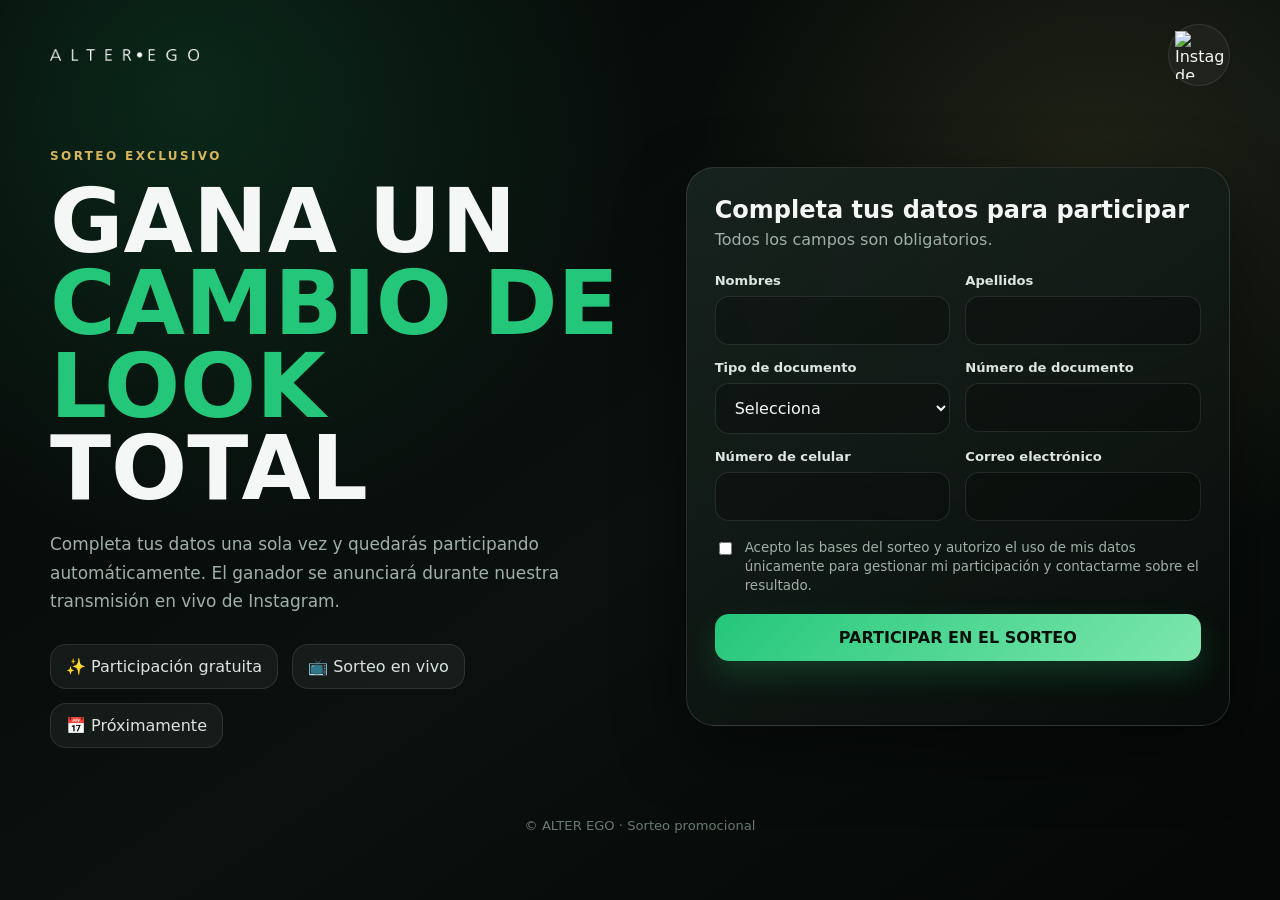
==== index.html @ 415cdf3c "Add files via upload" ====
<!doctype html>
<html lang="es">

<head>
    <meta charset="utf-8">

    <meta
        name="viewport"
        content="width=device-width, initial-scale=1"
    >

    <meta
        name="description"
        content="Participa en el sorteo de un cambio de look total"
    >

    <title>Sorteo | ALTER EGO</title>

    <link
        rel="stylesheet"
        href="css/styles.css"
    >
</head>

<body>

    <header class="shell topbar">

        <div class="brand">

            <img
                src="assets/logo.png"
                alt="Logo ALTER EGO"
                onerror="this.style.display='none'"
            >

        </div>

        <a
            id="instagramLink"
            class="ig-link"
            target="_blank"
            rel="noopener"
            aria-label="Visitar Instagram de ALTER EGO"
            title="Visitar Instagram"
        >

            <img
                src="./archivos/instagram.png"
                alt="Instagram de ALTER EGO"
                class="instagram-logo"
            >

        </a>

    </header>

    <main class="shell hero">

        <section>

            <span class="eyebrow">
                Sorteo exclusivo
            </span>

            <h1>
                GANA UN
                <span>CAMBIO DE LOOK</span>
                TOTAL
            </h1>

            <p class="hero-copy">
                Completa tus datos una sola vez y quedarás participando
                automáticamente. El ganador se anunciará durante nuestra
                transmisión en vivo de Instagram.
            </p>

            <div class="prize">

                <span class="pill">
                    ✨ Participación gratuita
                </span>

                <span class="pill">
                    📺 Sorteo en vivo
                </span>

                <span
                    class="pill"
                    id="drawDatePill"
                >
                    📅 Próximamente
                </span>

            </div>

        </section>

        <section class="glass form-card">

            <h2>
                Completa tus datos para participar
            </h2>

            <p>
                Todos los campos son obligatorios.
            </p>

            <form
                id="registrationForm"
                novalidate
            >

                <div class="grid">

                    <div class="field">

                        <label for="firstName">
                            Nombres
                        </label>

                        <input
                            id="firstName"
                            name="firstName"
                            type="text"
                            maxlength="80"
                            autocomplete="given-name"
                            required
                        >

                    </div>

                    <div class="field">

                        <label for="lastName">
                            Apellidos
                        </label>

                        <input
                            id="lastName"
                            name="lastName"
                            type="text"
                            maxlength="80"
                            autocomplete="family-name"
                            required
                        >

                    </div>

                    <div class="field">

                        <label for="documentType">
                            Tipo de documento
                        </label>

                        <select
                            id="documentType"
                            name="documentType"
                            required
                        >

                            <option value="">
                                Selecciona
                            </option>

                            <option value="DNI">
                                DNI
                            </option>

                            <option value="CE">
                                Carné de extranjería
                            </option>

                            <option value="PASAPORTE">
                                Pasaporte
                            </option>

                        </select>

                    </div>

                    <div class="field">

                        <label for="documentNumber">
                            Número de documento
                        </label>

                        <input
                            id="documentNumber"
                            name="documentNumber"
                            type="text"
                            inputmode="text"
                            maxlength="20"
                            required
                        >

                    </div>

                    <div class="field">

                        <label for="phone">
                            Número de celular
                        </label>

                        <input
                            id="phone"
                            name="phone"
                            type="tel"
                            inputmode="tel"
                            maxlength="20"
                            autocomplete="tel"
                            required
                        >

                    </div>

                    <div class="field">

                        <label for="email">
                            Correo electrónico
                        </label>

                        <input
                            id="email"
                            name="email"
                            type="email"
                            maxlength="160"
                            autocomplete="email"
                            required
                        >

                    </div>

                </div>

                <label class="check">

                    <input
                        id="consent"
                        type="checkbox"
                        required
                    >

                    <span>
                        Acepto las bases del sorteo y autorizo el uso de mis
                        datos únicamente para gestionar mi participación y
                        contactarme sobre el resultado.
                    </span>

                </label>

                <button
                    class="btn btn-primary"
                    id="submitBtn"
                    type="submit"
                >
                    PARTICIPAR EN EL SORTEO
                </button>

                <div
                    id="formMessage"
                    class="form-message"
                    aria-live="polite"
                ></div>

            </form>

        </section>

    </main>

    <footer class="footer">

        ©
        <span id="year"></span>
        ALTER EGO · Sorteo promocional

    </footer>

    <div
        id="modalBackdrop"
        class="modal-backdrop hidden"
        role="dialog"
        aria-modal="true"
        aria-labelledby="modalTitle"
    >

        <div class="glass modal">

            <div
                class="modal-icon"
                id="modalIcon"
            >
                ✓
            </div>

            <h3 id="modalTitle"></h3>

            <p id="modalText"></p>

            <div class="modal-actions">

                <button
                    id="modalClose"
                    class="btn btn-secondary"
                    type="button"
                >
                    Cerrar
                </button>

                <a
                    id="modalInstagram"
                    class="btn btn-primary"
                    target="_blank"
                    rel="noopener"
                >
                    Volver a Instagram
                </a>

            </div>

        </div>

    </div>

    <script
        type="module"
        src="js/register.js"
    ></script>

</body>

</html>
---- css/styles.css ----
:root {
    --bg: #070a09;
    --panel: rgba(18, 28, 24, 0.78);
    --panel2: rgba(10, 16, 14, 0.92);
    --green: #24c77a;
    --green2: #08794a;
    --gold: #d7b55b;
    --text: #f4f7f5;
    --muted: #9fb0a8;
    --danger: #ff5d6c;
    --line: rgba(255, 255, 255, 0.1);
    --shadow: 0 24px 70px rgba(0, 0, 0, 0.48);
}

* {
    box-sizing: border-box;
}

html {
    scroll-behavior: smooth;
}

body {
    margin: 0;
    font-family: Inter, system-ui, -apple-system, Segoe UI, sans-serif;
    background:
        radial-gradient(
            circle at 15% 10%,
            rgba(36, 199, 122, 0.16),
            transparent 34%
        ),
        radial-gradient(
            circle at 85% 20%,
            rgba(215, 181, 91, 0.11),
            transparent 30%
        ),
        linear-gradient(
            145deg,
            #050706,
            #0a110e 55%,
            #050706
        );
    color: var(--text);
    min-height: 100vh;
}

button,
input,
select {
    font: inherit;
}

button {
    cursor: pointer;
}

.hidden {
    display: none !important;
}

.shell {
    width: min(1180px, calc(100% - 30px));
    margin: auto;
}

.topbar {
    display: flex;
    align-items: center;
    justify-content: space-between;
    padding: 24px 0;
}

.brand {
    display: flex;
    align-items: center;
    gap: 12px;
}

.brand img {
    width: 149px;
    height: 54px;
    object-fit: contain;
}

.brand strong {
    letter-spacing: 0.15em;
}

/* Enlace e imagen de Instagram */

.ig-link {
    display: inline-flex;
    align-items: center;
    justify-content: center;
    flex-shrink: 0;
    padding: 6px;
    border: 1px solid var(--line);
    border-radius: 50%;
    background: rgba(255, 255, 255, 0.04);
    color: var(--text);
    text-decoration: none;
    cursor: pointer;
    transition:
        transform 0.25s ease,
        background-color 0.25s ease,
        border-color 0.25s ease;
}

.ig-link:hover {
    transform: translateY(-2px);
    background: rgba(255, 255, 255, 0.08);
    border-color: rgba(36, 199, 122, 0.45);
}

.ig-link:active {
    transform: scale(0.95);
}

.ig-link:focus-visible {
    outline: 2px solid var(--green);
    outline-offset: 4px;
}

.instagram-logo {
    width: 48px;
    height: 48px;
    display: block;
    object-fit: contain;
    transition: transform 0.25s ease;
}

.ig-link:hover .instagram-logo {
    transform: scale(1.08);
}

.hero {
    display: grid;
    grid-template-columns: 1.05fr 0.95fr;
    gap: 34px;
    align-items: center;
    padding: 35px 0 70px;
}

.eyebrow {
    color: var(--gold);
    text-transform: uppercase;
    letter-spacing: 0.2em;
    font-weight: 800;
    font-size: 0.75rem;
}

.hero h1 {
    font-size: clamp(2.8rem, 7vw, 5.8rem);
    line-height: 0.92;
    margin: 16px 0 20px;
}

.hero h1 span {
    color: var(--green);
}

.hero-copy {
    color: var(--muted);
    font-size: 1.06rem;
    max-width: 620px;
    line-height: 1.7;
}

.prize {
    display: flex;
    gap: 14px;
    flex-wrap: wrap;
    margin-top: 28px;
}

.pill {
    border: 1px solid var(--line);
    background: rgba(255, 255, 255, 0.05);
    padding: 12px 15px;
    border-radius: 16px;
    color: #dbe4df;
}

.glass {
    background:
        linear-gradient(
            145deg,
            rgba(25, 37, 32, 0.9),
            rgba(8, 13, 11, 0.78)
        );
    border: 1px solid rgba(255, 255, 255, 0.12);
    box-shadow: var(--shadow);
    backdrop-filter: blur(18px);
    border-radius: 28px;
}

.form-card {
    padding: 28px;
}

.form-card h2 {
    margin: 0 0 6px;
}

.form-card > p {
    margin: 0 0 24px;
    color: var(--muted);
}

.grid {
    display: grid;
    grid-template-columns: 1fr 1fr;
    gap: 15px;
}

.field {
    display: flex;
    flex-direction: column;
    gap: 8px;
}

.field.full {
    grid-column: 1 / -1;
}

.field label {
    font-size: 0.82rem;
    font-weight: 700;
    color: #dce5e0;
}

.field input,
.field select {
    width: 100%;
    border: 1px solid var(--line);
    background: rgba(0, 0, 0, 0.25);
    color: var(--text);
    border-radius: 14px;
    padding: 14px 15px;
    outline: none;
    transition: 0.2s;
}

.field input:focus,
.field select:focus {
    border-color: var(--green);
    box-shadow: 0 0 0 4px rgba(36, 199, 122, 0.12);
}

option {
    background: #101712;
}

.check {
    display: flex;
    gap: 10px;
    align-items: flex-start;
    color: var(--muted);
    font-size: 0.84rem;
    line-height: 1.4;
    margin: 18px 0;
}

.check input {
    accent-color: var(--green);
    margin-top: 3px;
}

.btn {
    border: 0;
    border-radius: 14px;
    padding: 14px 18px;
    font-weight: 800;
    transition: 0.2s;
}

.btn-primary {
    width: 100%;
    color: #04110a;
    background:
        linear-gradient(
            135deg,
            var(--green),
            #7ee7ae
        );
    box-shadow: 0 13px 30px rgba(36, 199, 122, 0.2);
}

.btn-primary:hover {
    transform: translateY(-2px);
}

.btn-secondary {
    color: var(--text);
    background: rgba(255, 255, 255, 0.07);
    border: 1px solid var(--line);
}

.btn-danger {
    color: white;
    background:
        linear-gradient(
            135deg,
            #d43f51,
            var(--danger)
        );
}

.btn:disabled {
    opacity: 0.55;
    cursor: not-allowed;
    transform: none;
}

.form-message {
    min-height: 24px;
    margin-top: 12px;
    text-align: center;
    font-size: 0.9rem;
}

.error {
    color: #ff8e9a;
}

.success {
    color: #7ee7ae;
}

.footer {
    text-align: center;
    color: #687a71;
    padding: 0 0 30px;
    font-size: 0.82rem;
}

.modal-backdrop {
    position: fixed;
    inset: 0;
    background: rgba(0, 0, 0, 0.76);
    display: grid;
    place-items: center;
    padding: 20px;
    z-index: 1000;
}

.modal {
    width: min(470px, 100%);
    padding: 30px;
    text-align: center;
}

.modal-icon {
    width: 70px;
    height: 70px;
    border-radius: 50%;
    display: grid;
    place-items: center;
    margin: 0 auto 18px;
    font-size: 2rem;
    background: rgba(36, 199, 122, 0.14);
    color: var(--green);
    border: 1px solid rgba(36, 199, 122, 0.32);
}

.modal h3 {
    font-size: 1.6rem;
    margin: 0 0 10px;
}

.modal p {
    color: var(--muted);
    line-height: 1.55;
}

.modal-actions {
    display: flex;
    gap: 10px;
    justify-content: center;
    margin-top: 22px;
}

.loader {
    width: 18px;
    height: 18px;
    border: 2px solid rgba(0, 0, 0, 0.25);
    border-top-color: #03140a;
    border-radius: 50%;
    display: inline-block;
    vertical-align: -4px;
    animation: spin 0.7s linear infinite;
}

@keyframes spin {
    to {
        transform: rotate(360deg);
    }
}

/* Admin */

.admin-body {
    background: #070a09;
}

.admin-login {
    min-height: 100vh;
    display: grid;
    place-items: center;
    padding: 20px;
}

.login-card {
    width: min(440px, 100%);
    padding: 34px;
}

.login-card .brand {
    justify-content: center;
    margin-bottom: 24px;
}

.login-card h1 {
    text-align: center;
    margin-bottom: 8px;
}

.login-card > p {
    text-align: center;
    color: var(--muted);
    margin-bottom: 25px;
}

.admin-app {
    min-height: 100vh;
}

.admin-header {
    position: sticky;
    top: 0;
    z-index: 20;
    background: rgba(7, 10, 9, 0.88);
    backdrop-filter: blur(16px);
    border-bottom: 1px solid var(--line);
}

.admin-header-inner {
    width: min(1400px, calc(100% - 30px));
    margin: auto;
    display: flex;
    align-items: center;
    justify-content: space-between;
    padding: 14px 0;
}

.admin-main {
    width: min(1400px, calc(100% - 30px));
    margin: 28px auto 50px;
}

.admin-nav {
    display: flex;
    gap: 8px;
    flex-wrap: wrap;
}

.nav-btn {
    border: 1px solid var(--line);
    background: rgba(255, 255, 255, 0.04);
    color: var(--muted);
    padding: 10px 14px;
    border-radius: 12px;
}

.nav-btn.active {
    background: rgba(36, 199, 122, 0.13);
    color: var(--green);
    border-color: rgba(36, 199, 122, 0.35);
}

.stats {
    display: grid;
    grid-template-columns: repeat(4, 1fr);
    gap: 16px;
    margin-bottom: 25px;
}

.stat {
    padding: 21px;
}

.stat small {
    color: var(--muted);
}

.stat strong {
    display: block;
    font-size: 2rem;
    margin-top: 7px;
}

.section-card {
    padding: 22px;
    margin-bottom: 22px;
}

.section-head {
    display: flex;
    justify-content: space-between;
    align-items: center;
    gap: 15px;
    margin-bottom: 18px;
}

.section-head h2 {
    margin: 0;
}

.toolbar {
    display: flex;
    gap: 10px;
    flex-wrap: wrap;
}

.search {
    min-width: 260px;
    border: 1px solid var(--line);
    background: rgba(0, 0, 0, 0.25);
    color: white;
    padding: 11px 13px;
    border-radius: 12px;
    outline: none;
}

.table-wrap {
    overflow: auto;
    border: 1px solid var(--line);
    border-radius: 16px;
}

table {
    width: 100%;
    border-collapse: collapse;
    min-width: 980px;
}

th,
td {
    text-align: left;
    padding: 13px 14px;
    border-bottom: 1px solid var(--line);
    font-size: 0.88rem;
}

th {
    color: #b8c7bf;
    background: rgba(255, 255, 255, 0.035);
    position: sticky;
    top: 0;
}

td {
    color: #e3ebe7;
}

.badge {
    display: inline-flex;
    padding: 6px 10px;
    border-radius: 999px;
    font-size: 0.75rem;
    font-weight: 800;
}

.badge-green {
    color: #72e8a9;
    background: rgba(36, 199, 122, 0.12);
}

.badge-gold {
    color: #f2d98e;
    background: rgba(215, 181, 91, 0.12);
}

.draw-area {
    text-align: center;
    padding: 25px;
}

.draw-number {
    font-size: clamp(3rem, 10vw, 7rem);
    font-weight: 900;
    color: var(--gold);
    letter-spacing: 0.06em;
    text-shadow: 0 0 45px rgba(215, 181, 91, 0.3);
    min-height: 1.2em;
}

.winner-name {
    font-size: 2rem;
    margin: 10px 0;
    color: var(--green);
}

.winner-data {
    color: var(--muted);
}

.draw-controls {
    display: flex;
    justify-content: center;
    gap: 12px;
    flex-wrap: wrap;
    margin-top: 25px;
}

.countdown {
    font-size: 5rem;
    font-weight: 900;
    color: var(--green);
}

.empty {
    padding: 30px;
    text-align: center;
    color: var(--muted);
}

.confetti {
    position: fixed;
    inset: 0;
    pointer-events: none;
    z-index: 999;
    overflow: hidden;
}

.confetti i {
    position: absolute;
    top: -20px;
    width: 9px;
    height: 18px;
    background: var(--gold);
    animation: fall 2.8s linear forwards;
}

@keyframes fall {
    to {
        transform: translateY(110vh) rotate(720deg);
    }
}

@media (max-width: 900px) {
    .hero {
        grid-template-columns: 1fr;
    }

    .stats {
        grid-template-columns: 1fr 1fr;
    }

    .hero h1 {
        font-size: 3.8rem;
    }

    .admin-header-inner {
        align-items: flex-start;
        gap: 12px;
        flex-direction: column;
    }
}

@media (max-width: 620px) {
    .grid {
        grid-template-columns: 1fr;
    }

    .field.full {
        grid-column: auto;
    }

    .topbar {
        align-items: flex-start;
    }

    .brand strong {
        font-size: 0.82rem;
    }

    .instagram-logo {
        width: 40px;
        height: 40px;
    }

    .hero {
        padding-top: 10px;
    }

    .hero h1 {
        font-size: 3rem;
    }

    .form-card {
        padding: 20px;
    }

    .stats {
        grid-template-columns: 1fr;
    }

    .section-head {
        align-items: flex-start;
        flex-direction: column;
    }

    .search {
        min-width: 100%;
        width: 100%;
    }

    .modal-actions {
        flex-direction: column;
    }

    .modal-actions .btn {
        width: 100%;
    }
}
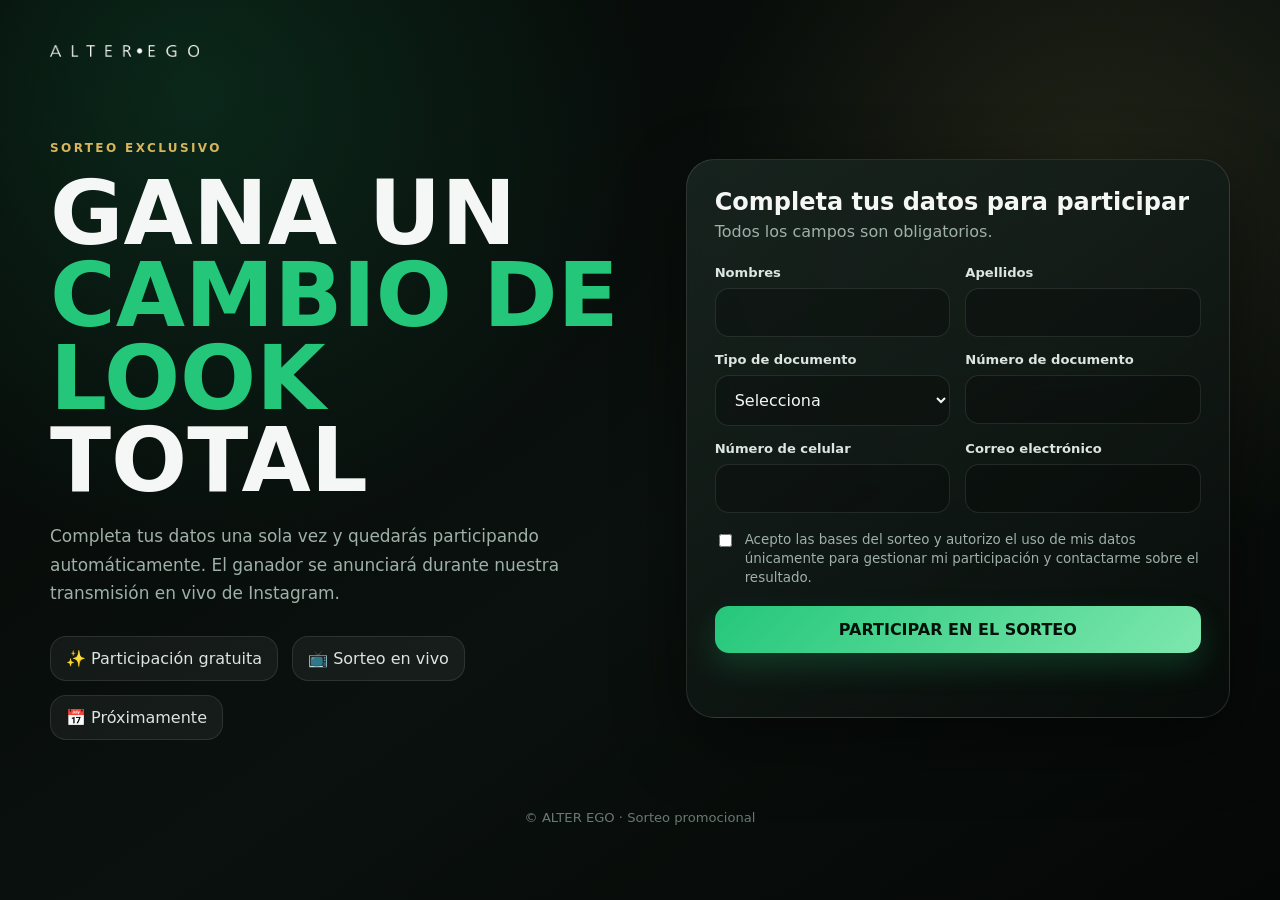
==== commit 0277b417: "Update index.html" ====
--- a/index.html
+++ b/index.html
@@ -35,22 +35,6 @@
             >
 
         </div>
-
-        <a
-            id="instagramLink"
-            class="ig-link"
-            target="_blank"
-            rel="noopener"
-            aria-label="Visitar Instagram de ALTER EGO"
-            title="Visitar Instagram"
-        >
-
-            <img
-                src="./archivos/instagram.png"
-                alt="Instagram de ALTER EGO"
-                class="instagram-logo"
-            >
-
         </a>
 
     </header>
@@ -330,4 +314,4 @@
 
 </body>
 
-</html>+</html>
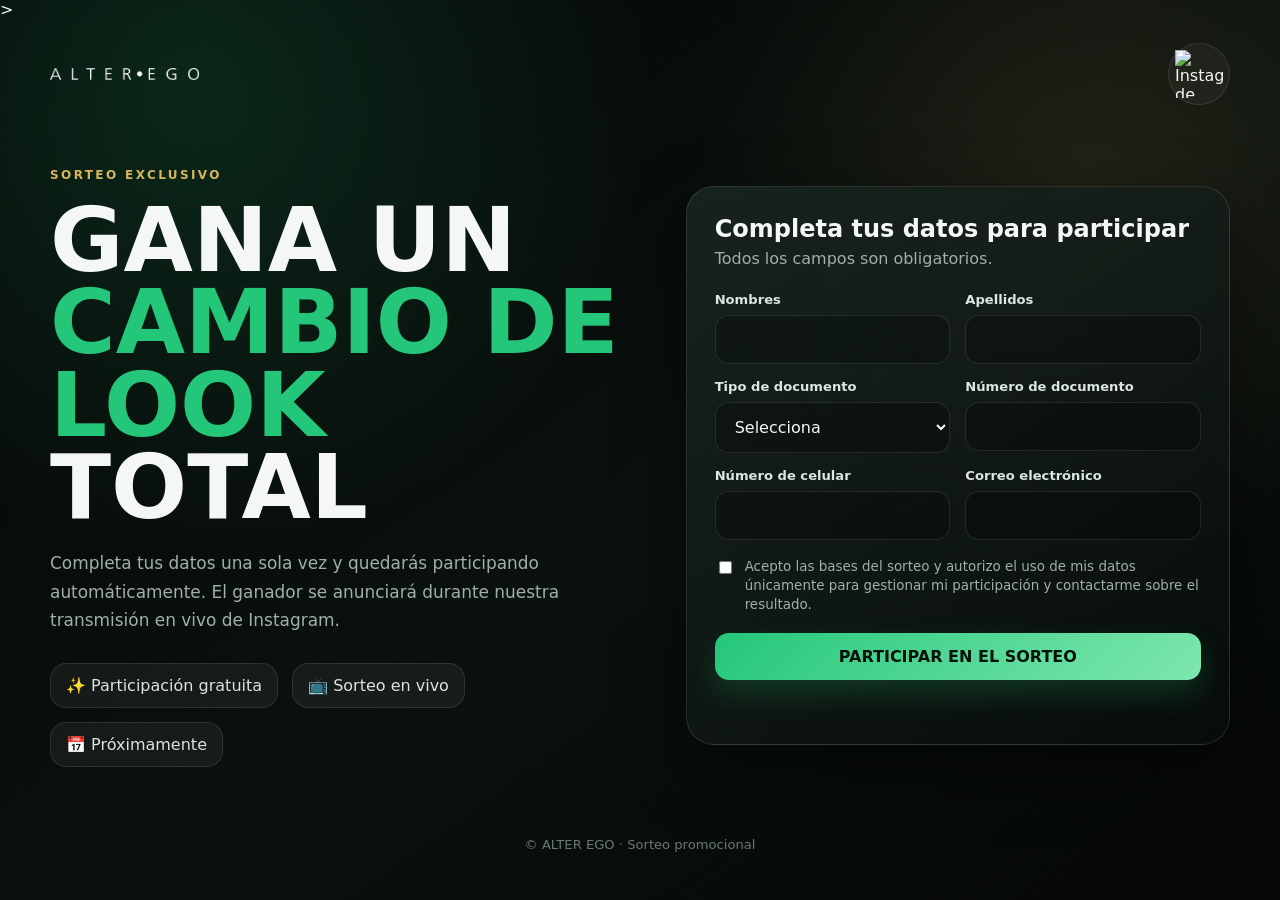
==== commit ec466b02: "Add files via upload" ====
--- a/index.html
+++ b/index.html
@@ -15,11 +15,9 @@
     >
 
     <title>Sorteo | ALTER EGO</title>
-
-    <link
-        rel="stylesheet"
-        href="css/styles.css"
+ <link rel="icon" type="image/png" href="./archivos/Logo Negativo.png">
     >
+    <link rel="stylesheet" href="css/styles.css"  >
 </head>
 
 <body>
@@ -35,6 +33,22 @@
             >
 
         </div>
+
+        <a
+            id="instagramLink"
+            class="ig-link"
+            target="_blank"
+            rel="noopener"
+            aria-label="Visitar Instagram de ALTER EGO"
+            title="Visitar Instagram"
+        >
+
+            <img
+                src="./archivos/instagram.png"
+                alt="Instagram de ALTER EGO"
+                class="instagram-logo"
+            >
+
         </a>
 
     </header>
@@ -314,4 +328,4 @@
 
 </body>
 
-</html>
+</html>
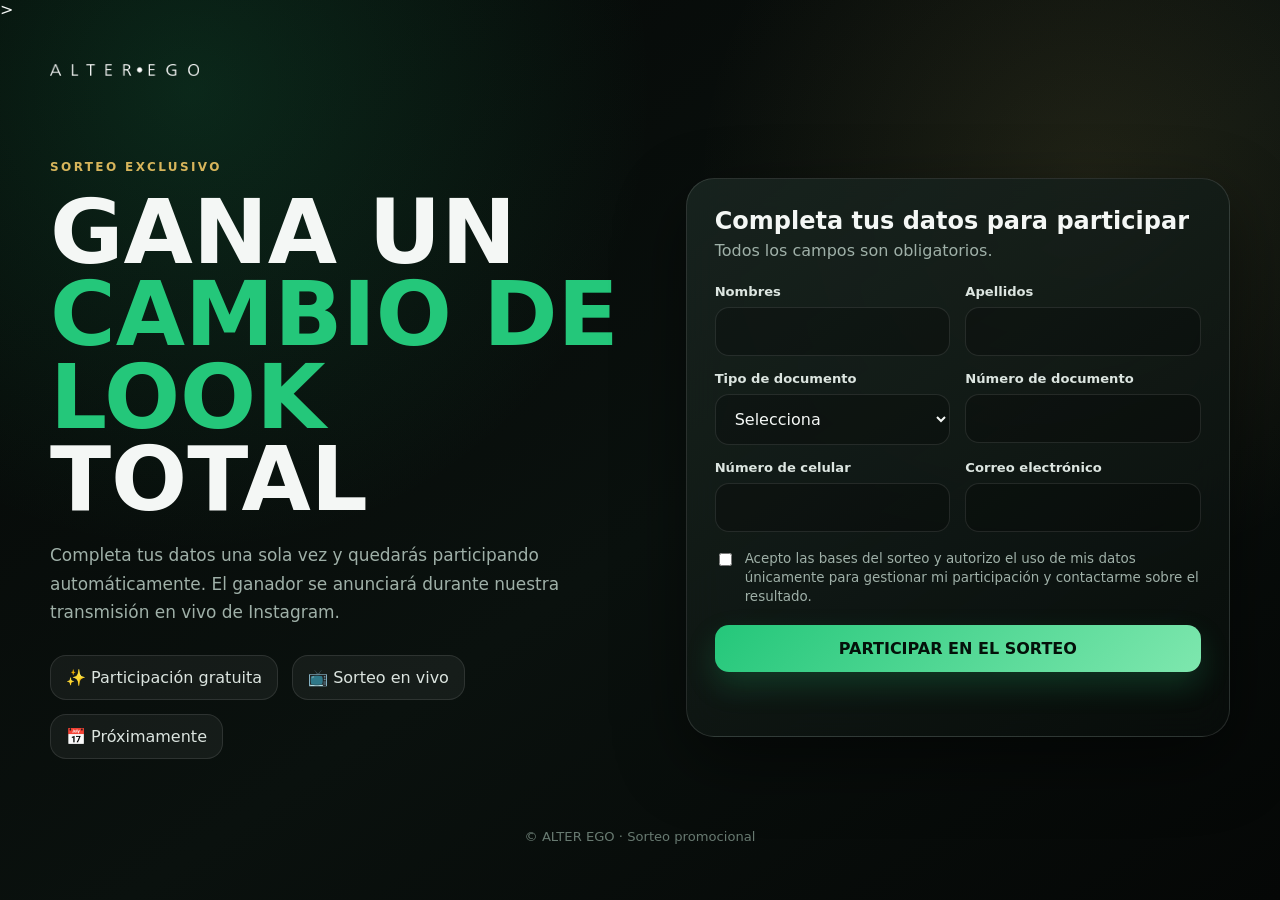
==== commit a55b09a6: "Update index.html" ====
--- a/index.html
+++ b/index.html
@@ -33,23 +33,6 @@
             >
 
         </div>
-
-        <a
-            id="instagramLink"
-            class="ig-link"
-            target="_blank"
-            rel="noopener"
-            aria-label="Visitar Instagram de ALTER EGO"
-            title="Visitar Instagram"
-        >
-
-            <img
-                src="./archivos/instagram.png"
-                alt="Instagram de ALTER EGO"
-                class="instagram-logo"
-            >
-
-        </a>
 
     </header>
 
@@ -328,4 +311,4 @@
 
 </body>
 
-</html>+</html>
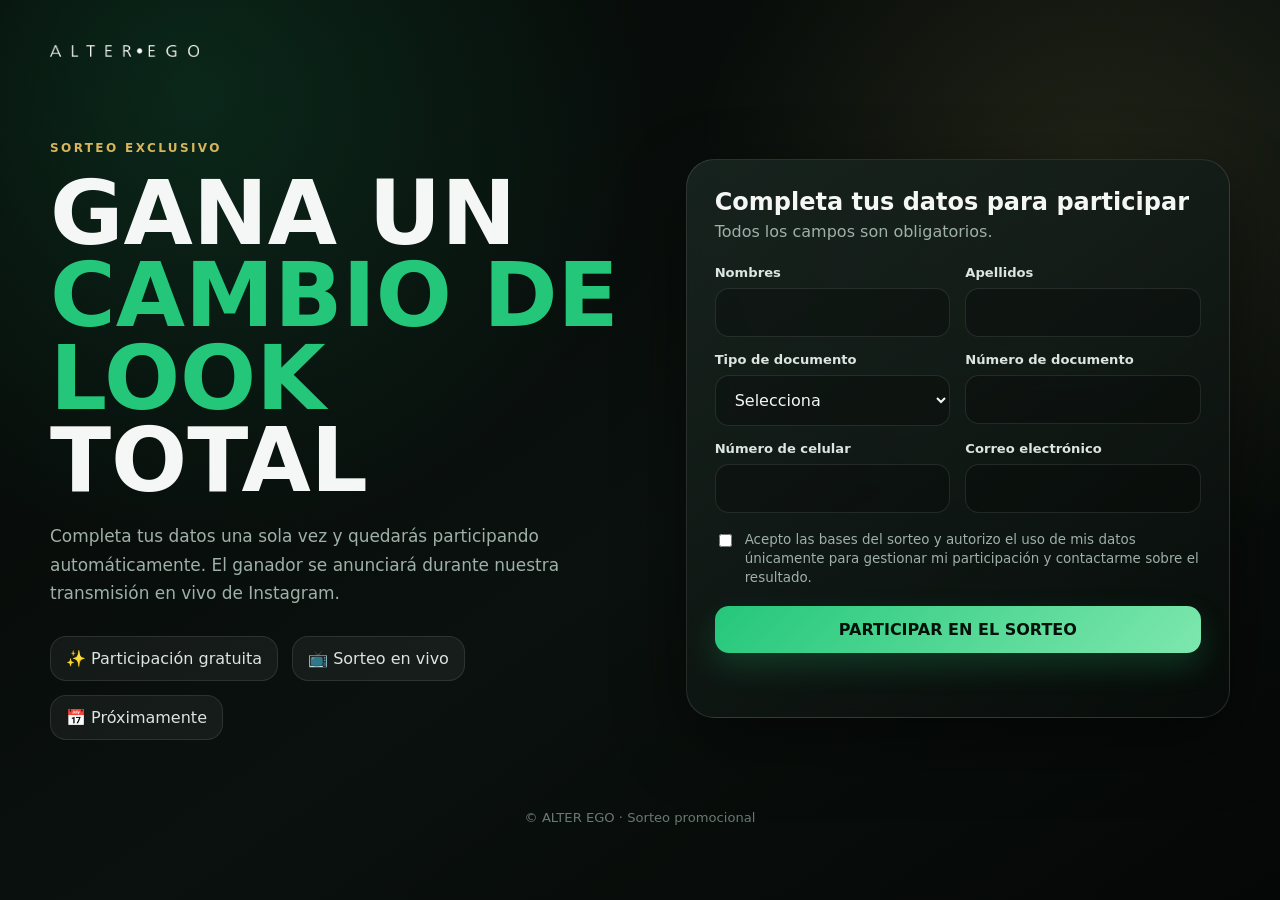
==== commit 77b20b91: "Update index.html" ====
--- a/index.html
+++ b/index.html
@@ -4,19 +4,15 @@
 <head>
     <meta charset="utf-8">
 
-    <meta
-        name="viewport"
-        content="width=device-width, initial-scale=1"
-    >
+    <meta name="viewport"content="width=device-width, initial-scale=1">
 
     <meta
         name="description"
-        content="Participa en el sorteo de un cambio de look total"
-    >
+        content="Participa en el sorteo de un cambio de look total">
 
     <title>Sorteo | ALTER EGO</title>
  <link rel="icon" type="image/png" href="./archivos/Logo Negativo.png">
-    >
+    
     <link rel="stylesheet" href="css/styles.css"  >
 </head>
 
